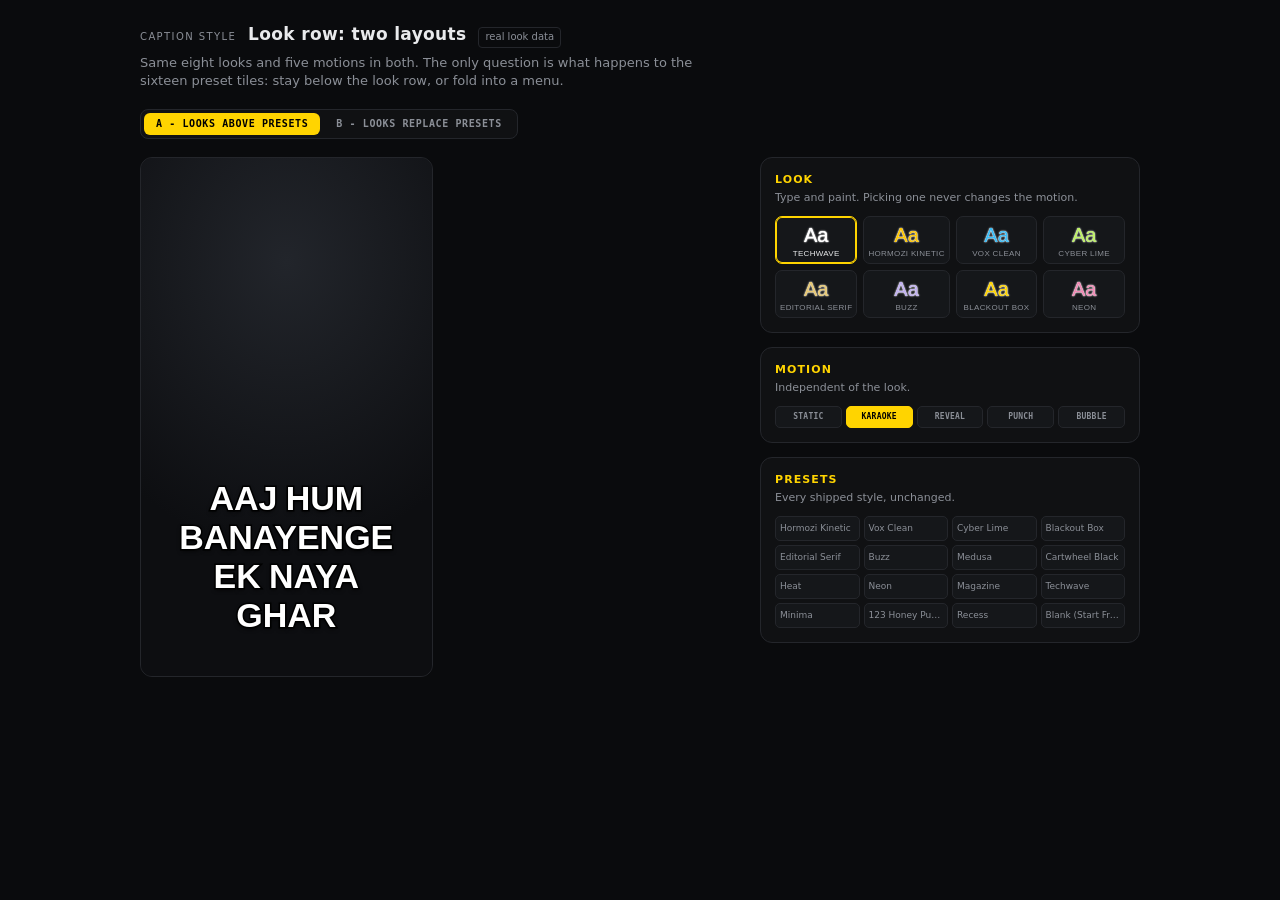
==== mockups/look-row-options.html @ 1e36f80e "Add a mockup comparing two look-row layouts" ====
<!doctype html>
<html lang="en">
<head>
<meta charset="utf-8">
<meta name="viewport" content="width=device-width,initial-scale=1">
<title>Look row - two layouts</title>
<style>
  :root{
    --bg:#0a0b0d; --panel:#101113; --panel-2:#15171a; --panel-3:#1b1d21;
    --line:#24262b; --ink:#e9eaec; --muted:#8b8f97; --accent:#ffd400;
  }
  *{box-sizing:border-box}
  body{margin:0;background:var(--bg);color:var(--ink);
    font:13px/1.45 "Segoe UI",system-ui,sans-serif;-webkit-font-smoothing:antialiased}
  .wrap{max-width:1040px;margin:0 auto;padding:22px 20px 40px}
  header{display:flex;align-items:baseline;gap:12px;margin-bottom:6px}
  .kicker{font-size:10px;letter-spacing:.14em;text-transform:uppercase;color:var(--muted)}
  h1{margin:0;font-size:17px;letter-spacing:.02em}
  .tag{font-size:10px;padding:2px 6px;border:1px solid var(--line);border-radius:4px;color:var(--muted)}
  .sub{color:var(--muted);margin:0 0 18px;max-width:70ch}

  .switch{display:inline-flex;gap:4px;padding:3px;background:var(--panel);border:1px solid var(--line);border-radius:8px;margin-bottom:18px}
  .switch button{padding:6px 12px;font:800 10px/1 "Consolas",monospace;letter-spacing:.06em;
    color:var(--muted);background:none;border:0;border-radius:6px;cursor:pointer}
  .switch button[aria-pressed="true"]{background:var(--accent);color:#000}

  .grid{display:grid;grid-template-columns:1fr 380px;gap:22px;align-items:start}
  @media (max-width:900px){.grid{grid-template-columns:1fr}}

  .stage{position:relative;aspect-ratio:9/16;max-height:520px;background:#141518;border:1px solid var(--line);
    border-radius:12px;overflow:hidden;display:flex;align-items:flex-end;justify-content:center}
  .stage::before{content:"";position:absolute;inset:0;
    background:radial-gradient(120% 80% at 50% 20%,#22252b 0%,#0d0e11 70%)}
  .caption{position:relative;margin-bottom:14%;padding:0 8%;text-align:center;line-height:1.15}
  .caption span{display:inline-block;margin:0 .12em;transition:transform .12s ease}
  .caption .pill{position:absolute;z-index:-1;border-radius:.22em;opacity:0}

  .panel{background:var(--panel);border:1px solid var(--line);border-radius:12px;padding:14px}
  .panel + .panel{margin-top:14px}
  .panel h2{margin:0 0 2px;font-size:11px;letter-spacing:.1em;color:var(--accent);text-transform:uppercase}
  .panel p{margin:0 0 10px;font-size:11px;color:var(--muted)}

  .looks{display:grid;grid-template-columns:repeat(4,1fr);gap:6px}
  .look{background:var(--panel-2);border:1px solid var(--line);border-radius:7px;padding:7px 4px 5px;
    cursor:pointer;text-align:center}
  .look .aa{display:block;font-size:20px;line-height:1.1}
  .look .nm{display:block;margin-top:3px;font-size:8px;letter-spacing:.04em;color:var(--muted);
    text-transform:uppercase;white-space:nowrap;overflow:hidden;text-overflow:ellipsis}
  .look[aria-pressed="true"]{border-color:var(--accent);box-shadow:inset 0 0 0 1px var(--accent)}
  .look[aria-pressed="true"] .nm{color:var(--ink)}

  .modes{display:grid;grid-template-columns:repeat(5,1fr);gap:4px}
  .mode{padding:6px 2px;font:800 8px/1 "Consolas",monospace;letter-spacing:.03em;color:var(--muted);
    background:var(--panel-2);border:1px solid var(--line);border-radius:5px;cursor:pointer}
  .mode[aria-pressed="true"]{background:var(--accent);border-color:var(--accent);color:#000}

  .presets{display:grid;grid-template-columns:repeat(4,1fr);gap:4px}
  .preset{padding:5px 4px;font-size:9px;color:var(--muted);background:var(--panel-2);
    border:1px solid var(--line);border-radius:5px;white-space:nowrap;overflow:hidden;text-overflow:ellipsis}
  .more{display:flex;gap:6px;align-items:center}
  .more select{flex:1;background:var(--panel-2);color:var(--ink);border:1px solid var(--line);
    border-radius:6px;padding:6px;font:11px "Segoe UI",sans-serif}
  .note{margin-top:8px;font:9px/1.5 "Consolas",monospace;color:var(--muted);opacity:.8}

  .hidden{display:none}
  .cap{font-size:10px;letter-spacing:.1em;text-transform:uppercase;color:var(--muted);margin:0 0 8px}
</style>
</head>
<body>
<div class="wrap">
  <header>
    <span class="kicker">Caption style</span>
    <h1>Look row: two layouts</h1>
    <span class="tag">real look data</span>
  </header>
  <p class="sub">Same eight looks and five motions in both. The only question is what happens to the
    sixteen preset tiles: stay below the look row, or fold into a menu.</p>

  <div class="switch" role="group" aria-label="Layout">
    <button type="button" data-layout="a" aria-pressed="true">A - LOOKS ABOVE PRESETS</button>
    <button type="button" data-layout="b" aria-pressed="false">B - LOOKS REPLACE PRESETS</button>
  </div>

  <div class="grid">
    <div class="stage"><div class="caption" id="caption"></div></div>

    <div>
      <div class="panel">
        <h2>Look</h2>
        <p>Type and paint. Picking one never changes the motion.</p>
        <div class="looks" id="looks"></div>
      </div>

      <div class="panel">
        <h2>Motion</h2>
        <p>Independent of the look.</p>
        <div class="modes" id="modes"></div>
      </div>

      <div class="panel" id="presetPanel">
        <h2 id="presetTitle">Presets</h2>
        <p id="presetNote">Every shipped style, unchanged.</p>
        <div class="presets" id="presets"></div>
        <div class="more hidden" id="more">
          <select id="presetSelect"></select>
        </div>
      </div>
    </div>
  </div>
</div>

<script>
var LOOKS = [{"id": "techwave", "name": "Techwave", "font": "Arial Black", "base": "#FFFFFF", "hi": "#FFFFFF", "outline": 6, "shadow": 4, "box": false, "upper": true}, {"id": "hormozi", "name": "Hormozi Kinetic", "font": "Impact", "base": "#FFFFFF", "hi": "#FFC700", "outline": 5, "shadow": 2, "box": false, "upper": true}, {"id": "vox", "name": "Vox Clean", "font": "Segoe UI", "base": "#FFFFFF", "hi": "#38BDF8", "outline": 3, "shadow": 1, "box": false, "upper": false}, {"id": "cyber", "name": "Cyber Lime", "font": "Consolas", "base": "#E5E7EB", "hi": "#BEF264", "outline": 4, "shadow": 2, "box": false, "upper": true}, {"id": "editorial", "name": "Editorial Serif", "font": "Georgia", "base": "#F5F1E8", "hi": "#E7C873", "outline": 2, "shadow": 3, "box": false, "upper": false}, {"id": "buzz", "name": "Buzz", "font": "Arial Black", "base": "#FFFFFF", "hi": "#C0B0F0", "outline": 0, "shadow": 4, "box": false, "upper": true}, {"id": "blackout", "name": "Blackout Box", "font": "Arial Black", "base": "#FFFFFF", "hi": "#FFD400", "outline": 18, "shadow": 0, "box": true, "upper": true}, {"id": "neon", "name": "Neon", "font": "Segoe UI", "base": "#FFFFFF", "hi": "#F08AB5", "outline": 0, "shadow": 4, "box": false, "upper": false}];
var PRESETS = [{"id": "hormozi", "name": "Hormozi Kinetic"}, {"id": "vox", "name": "Vox Clean"}, {"id": "cyber", "name": "Cyber Lime"}, {"id": "blackout", "name": "Blackout Box"}, {"id": "editorial", "name": "Editorial Serif"}, {"id": "buzz", "name": "Buzz"}, {"id": "medusa", "name": "Medusa"}, {"id": "cartwheel", "name": "Cartwheel Black"}, {"id": "heat", "name": "Heat"}, {"id": "neon", "name": "Neon"}, {"id": "magazine", "name": "Magazine"}, {"id": "techwave", "name": "Techwave"}, {"id": "minima", "name": "Minima"}, {"id": "honeypunch", "name": "123 Honey Punch"}, {"id": "recess", "name": "Recess"}, {"id": "blank", "name": "Blank (Start From Scratch)"}];

var SENTENCE = ["aaj", "hum", "banayenge", "ek", "naya", "ghar"];
var state = { layout: "a", look: "techwave", motion: "karaoke" };

var $ = function (id) { return document.getElementById(id); };

function look() {
  return LOOKS.filter(function (l) { return l.id === state.look; })[0];
}

function buildLooks() {
  var host = $("looks");
  host.innerHTML = "";
  LOOKS.forEach(function (l) {
    var b = document.createElement("button");
    b.type = "button";
    b.className = "look";
    b.dataset.look = l.id;
    b.setAttribute("aria-pressed", String(l.id === state.look));
    b.innerHTML =
      '<span class="aa" style="font-family:\'' + l.font + '\',sans-serif;color:' + l.hi +
      ';text-shadow:0 0 1px ' + l.base + ',0 0 2px ' + l.base + '">Aa</span>' +
      '<span class="nm">' + l.name + '</span>';
    b.addEventListener("click", function () { state.look = l.id; buildLooks(); render(); });
    host.appendChild(b);
  });
}

function buildModes() {
  var host = $("modes");
  var MODES = [
    ["static", "STATIC"], ["karaoke", "KARAOKE"], ["reveal", "REVEAL"],
    ["punch", "PUNCH"], ["bubble", "BUBBLE"]
  ];
  host.innerHTML = "";
  MODES.forEach(function (m) {
    var b = document.createElement("button");
    b.type = "button";
    b.className = "mode";
    b.dataset.mode = m[0];
    b.textContent = m[1];
    b.setAttribute("aria-pressed", String(m[0] === state.motion));
    b.addEventListener("click", function () { state.motion = m[0]; buildModes(); render(); });
    host.appendChild(b);
  });
}

function buildPresets() {
  var host = $("presets");
  host.innerHTML = "";
  PRESETS.forEach(function (p) {
    var d = document.createElement("div");
    d.className = "preset";
    d.textContent = p.name;
    host.appendChild(d);
  });
  var sel = $("presetSelect");
  sel.innerHTML = PRESETS.map(function (p) {
    return '<option>' + p.name + '</option>';
  }).join("");
}

function setLayout(id) {
  state.layout = id;
  document.querySelectorAll(".switch button").forEach(function (b) {
    b.setAttribute("aria-pressed", String(b.dataset.layout === id));
  });
  var a = id === "a";
  $("presets").classList.toggle("hidden", !a);
  $("more").classList.toggle("hidden", a);
  $("presetTitle").textContent = a ? "Presets" : "More presets";
  $("presetNote").textContent = a
    ? "Every shipped style, unchanged."
    : "The sixteen tiles fold into a menu; the eight looks cover the common case.";
}

function render() {
  var l = look();
  var cap = $("caption");
  var spoken = 2;
  cap.style.fontFamily = "'" + l.font + "',sans-serif";
  cap.style.fontSize = "34px";
  cap.style.fontWeight = "700";
  cap.style.textTransform = l.upper ? "uppercase" : "none";
  cap.innerHTML = "";

  SENTENCE.forEach(function (word, i) {
    var span = document.createElement("span");
    span.textContent = word;
    var isSpoken = i <= spoken;
    var isCurrent = i === spoken;
    span.style.color = isSpoken ? l.hi : l.base;
    span.style.webkitTextStroke = l.outline ? (l.outline / 2) + "px #000" : "0";
    span.style.paintOrder = "stroke fill";
    span.style.textShadow = l.shadow ? "0 " + (l.shadow / 2) + "px " + l.shadow + "px rgba(0,0,0,.75)" : "none";
    if (l.box) {
      span.style.background = "#000";
      span.style.padding = ".08em .18em";
      span.style.borderRadius = ".1em";
    }
    if (state.motion === "punch" && isCurrent) span.style.transform = "scale(1.5)";
    if (state.motion === "bubble" && isCurrent) {
      span.style.background = l.hi;
      span.style.color = "#000";
      span.style.padding = ".1em .22em";
      span.style.borderRadius = ".24em";
      span.style.webkitTextStroke = "0";
    }
    if (state.motion === "static") span.style.color = l.base;
    if (state.motion === "reveal") span.style.color = isSpoken ? l.hi : l.base;
    cap.appendChild(span);
  });
}

buildLooks();
buildModes();
buildPresets();
setLayout("a");
render();
document.querySelectorAll(".switch button").forEach(function (b) {
  b.addEventListener("click", function () { setLayout(b.dataset.layout); });
});
</script>
</body>
</html>
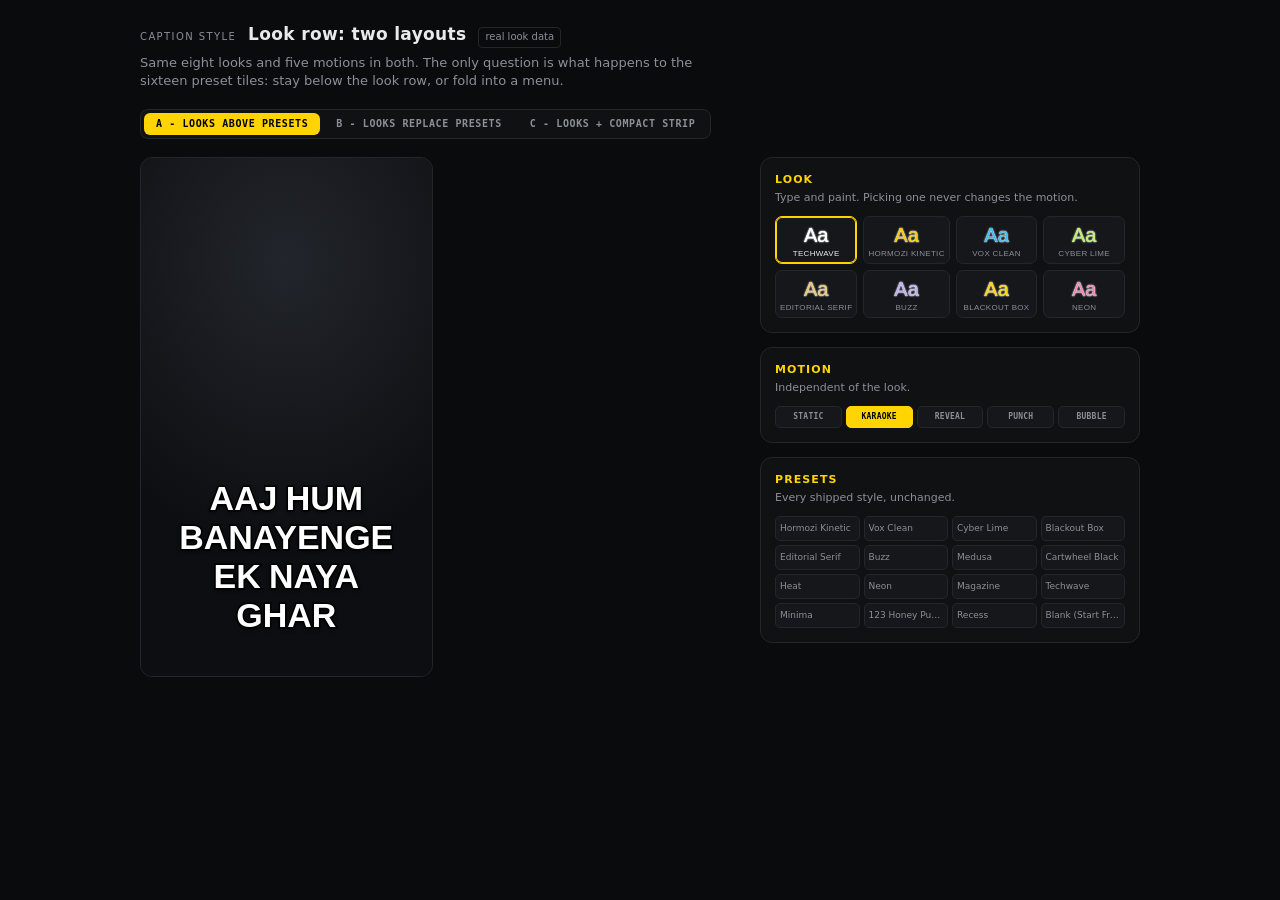
==== commit 6cc96e23: "Add the compact-strip layout to the look-row mockup" ====
--- a/mockups/look-row-options.html
+++ b/mockups/look-row-options.html
@@ -57,6 +57,10 @@
   .presets{display:grid;grid-template-columns:repeat(4,1fr);gap:4px}
   .preset{padding:5px 4px;font-size:9px;color:var(--muted);background:var(--panel-2);
     border:1px solid var(--line);border-radius:5px;white-space:nowrap;overflow:hidden;text-overflow:ellipsis}
+  .presets.is-strip{grid-template-columns:repeat(8,1fr);gap:3px}
+  .presets.is-strip .preset{padding:4px 2px;font-size:7.5px;background:none;border-color:transparent;
+    text-align:center;letter-spacing:.02em}
+  .presets.is-strip .preset:hover{border-color:var(--line);color:var(--ink)}
   .more{display:flex;gap:6px;align-items:center}
   .more select{flex:1;background:var(--panel-2);color:var(--ink);border:1px solid var(--line);
     border-radius:6px;padding:6px;font:11px "Segoe UI",sans-serif}
@@ -79,6 +83,7 @@
   <div class="switch" role="group" aria-label="Layout">
     <button type="button" data-layout="a" aria-pressed="true">A - LOOKS ABOVE PRESETS</button>
     <button type="button" data-layout="b" aria-pressed="false">B - LOOKS REPLACE PRESETS</button>
+    <button type="button" data-layout="c" aria-pressed="false">C - LOOKS + COMPACT STRIP</button>
   </div>
 
   <div class="grid">
@@ -111,7 +116,7 @@
 
 <script>
 var LOOKS = [{"id": "techwave", "name": "Techwave", "font": "Arial Black", "base": "#FFFFFF", "hi": "#FFFFFF", "outline": 6, "shadow": 4, "box": false, "upper": true}, {"id": "hormozi", "name": "Hormozi Kinetic", "font": "Impact", "base": "#FFFFFF", "hi": "#FFC700", "outline": 5, "shadow": 2, "box": false, "upper": true}, {"id": "vox", "name": "Vox Clean", "font": "Segoe UI", "base": "#FFFFFF", "hi": "#38BDF8", "outline": 3, "shadow": 1, "box": false, "upper": false}, {"id": "cyber", "name": "Cyber Lime", "font": "Consolas", "base": "#E5E7EB", "hi": "#BEF264", "outline": 4, "shadow": 2, "box": false, "upper": true}, {"id": "editorial", "name": "Editorial Serif", "font": "Georgia", "base": "#F5F1E8", "hi": "#E7C873", "outline": 2, "shadow": 3, "box": false, "upper": false}, {"id": "buzz", "name": "Buzz", "font": "Arial Black", "base": "#FFFFFF", "hi": "#C0B0F0", "outline": 0, "shadow": 4, "box": false, "upper": true}, {"id": "blackout", "name": "Blackout Box", "font": "Arial Black", "base": "#FFFFFF", "hi": "#FFD400", "outline": 18, "shadow": 0, "box": true, "upper": true}, {"id": "neon", "name": "Neon", "font": "Segoe UI", "base": "#FFFFFF", "hi": "#F08AB5", "outline": 0, "shadow": 4, "box": false, "upper": false}];
-var PRESETS = [{"id": "hormozi", "name": "Hormozi Kinetic"}, {"id": "vox", "name": "Vox Clean"}, {"id": "cyber", "name": "Cyber Lime"}, {"id": "blackout", "name": "Blackout Box"}, {"id": "editorial", "name": "Editorial Serif"}, {"id": "buzz", "name": "Buzz"}, {"id": "medusa", "name": "Medusa"}, {"id": "cartwheel", "name": "Cartwheel Black"}, {"id": "heat", "name": "Heat"}, {"id": "neon", "name": "Neon"}, {"id": "magazine", "name": "Magazine"}, {"id": "techwave", "name": "Techwave"}, {"id": "minima", "name": "Minima"}, {"id": "honeypunch", "name": "123 Honey Punch"}, {"id": "recess", "name": "Recess"}, {"id": "blank", "name": "Blank (Start From Scratch)"}];
+var PRESETS = [{"id": "hormozi", "name": "Hormozi Kinetic", "short": "Hormozi"}, {"id": "vox", "name": "Vox Clean", "short": "Vox"}, {"id": "cyber", "name": "Cyber Lime", "short": "Cyber"}, {"id": "blackout", "name": "Blackout Box", "short": "Blackout"}, {"id": "editorial", "name": "Editorial Serif", "short": "Editorial"}, {"id": "buzz", "name": "Buzz", "short": "Buzz"}, {"id": "medusa", "name": "Medusa", "short": "Medusa"}, {"id": "cartwheel", "name": "Cartwheel Black", "short": "Cartwheel"}, {"id": "heat", "name": "Heat", "short": "Heat"}, {"id": "neon", "name": "Neon", "short": "Neon"}, {"id": "magazine", "name": "Magazine", "short": "Magazine"}, {"id": "techwave", "name": "Techwave", "short": "Techwave"}, {"id": "minima", "name": "Minima", "short": "Minima"}, {"id": "honeypunch", "name": "123 Honey Punch", "short": "Honey"}, {"id": "recess", "name": "Recess", "short": "Recess"}, {"id": "blank", "name": "Blank (Start From Scratch)", "short": "Blank"}];
 
 var SENTENCE = ["aaj", "hum", "banayenge", "ek", "naya", "ghar"];
 var state = { layout: "a", look: "techwave", motion: "karaoke" };
@@ -165,6 +170,8 @@
   PRESETS.forEach(function (p) {
     var d = document.createElement("div");
     d.className = "preset";
+    d.dataset.full = p.name;
+    d.dataset.short = p.short;
     d.textContent = p.name;
     host.appendChild(d);
   });
@@ -180,12 +187,20 @@
     b.setAttribute("aria-pressed", String(b.dataset.layout === id));
   });
   var a = id === "a";
-  $("presets").classList.toggle("hidden", !a);
-  $("more").classList.toggle("hidden", a);
-  $("presetTitle").textContent = a ? "Presets" : "More presets";
-  $("presetNote").textContent = a
-    ? "Every shipped style, unchanged."
-    : "The sixteen tiles fold into a menu; the eight looks cover the common case.";
+  var c = id === "c";
+  $("presets").classList.toggle("hidden", id === "b");
+  $("presets").classList.toggle("is-strip", c);
+  $("more").classList.toggle("hidden", id !== "b");
+  $("presetTitle").textContent = id === "b" ? "More presets" : "Presets";
+  $("presetNote").textContent = id === "b"
+    ? "The sixteen tiles fold into a menu; the eight looks cover the common case."
+    : c
+      ? "A quiet strip: all sixteen names, two rows. The look row does the visual browsing."
+      : "Every shipped style, unchanged.";
+  document.querySelectorAll(".preset").forEach(function (p) {
+    p.textContent = c ? p.dataset.short : p.dataset.full;
+    p.title = p.dataset.full;
+  });
 }
 
 function render() {
